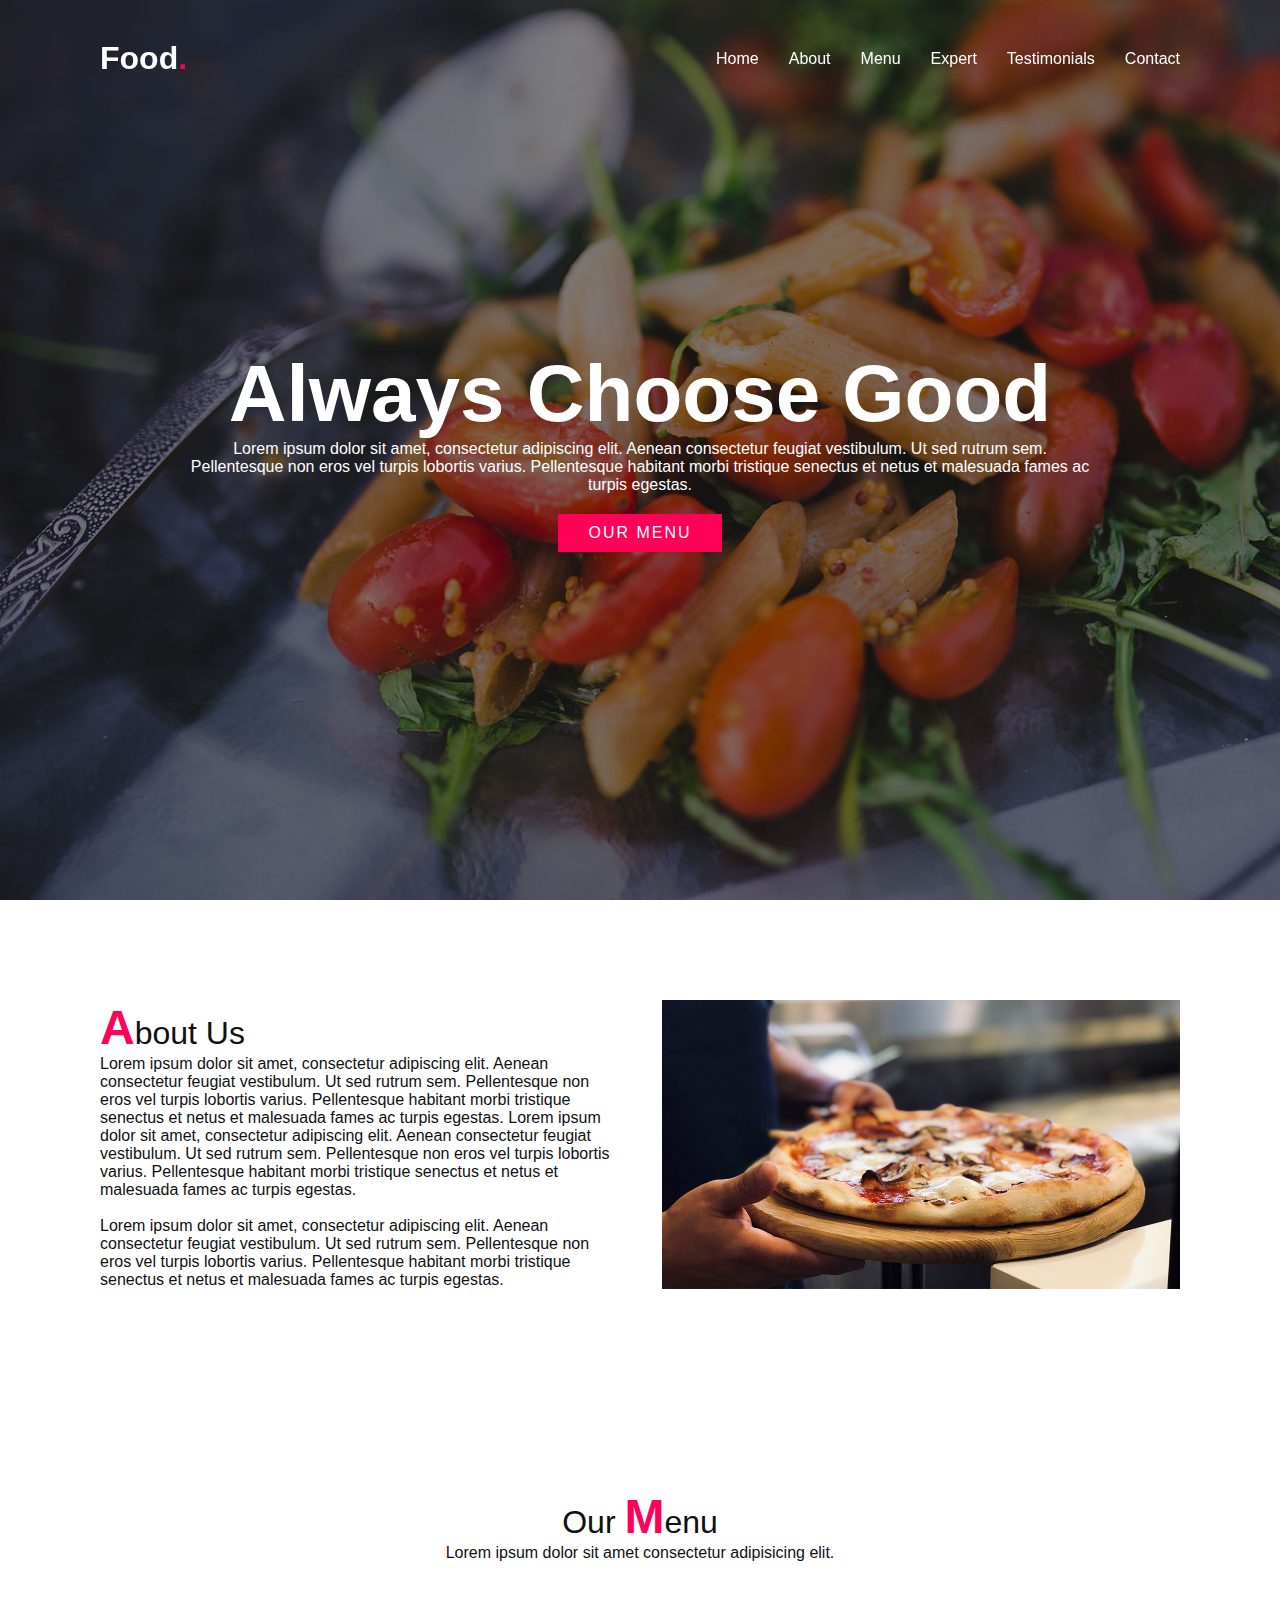
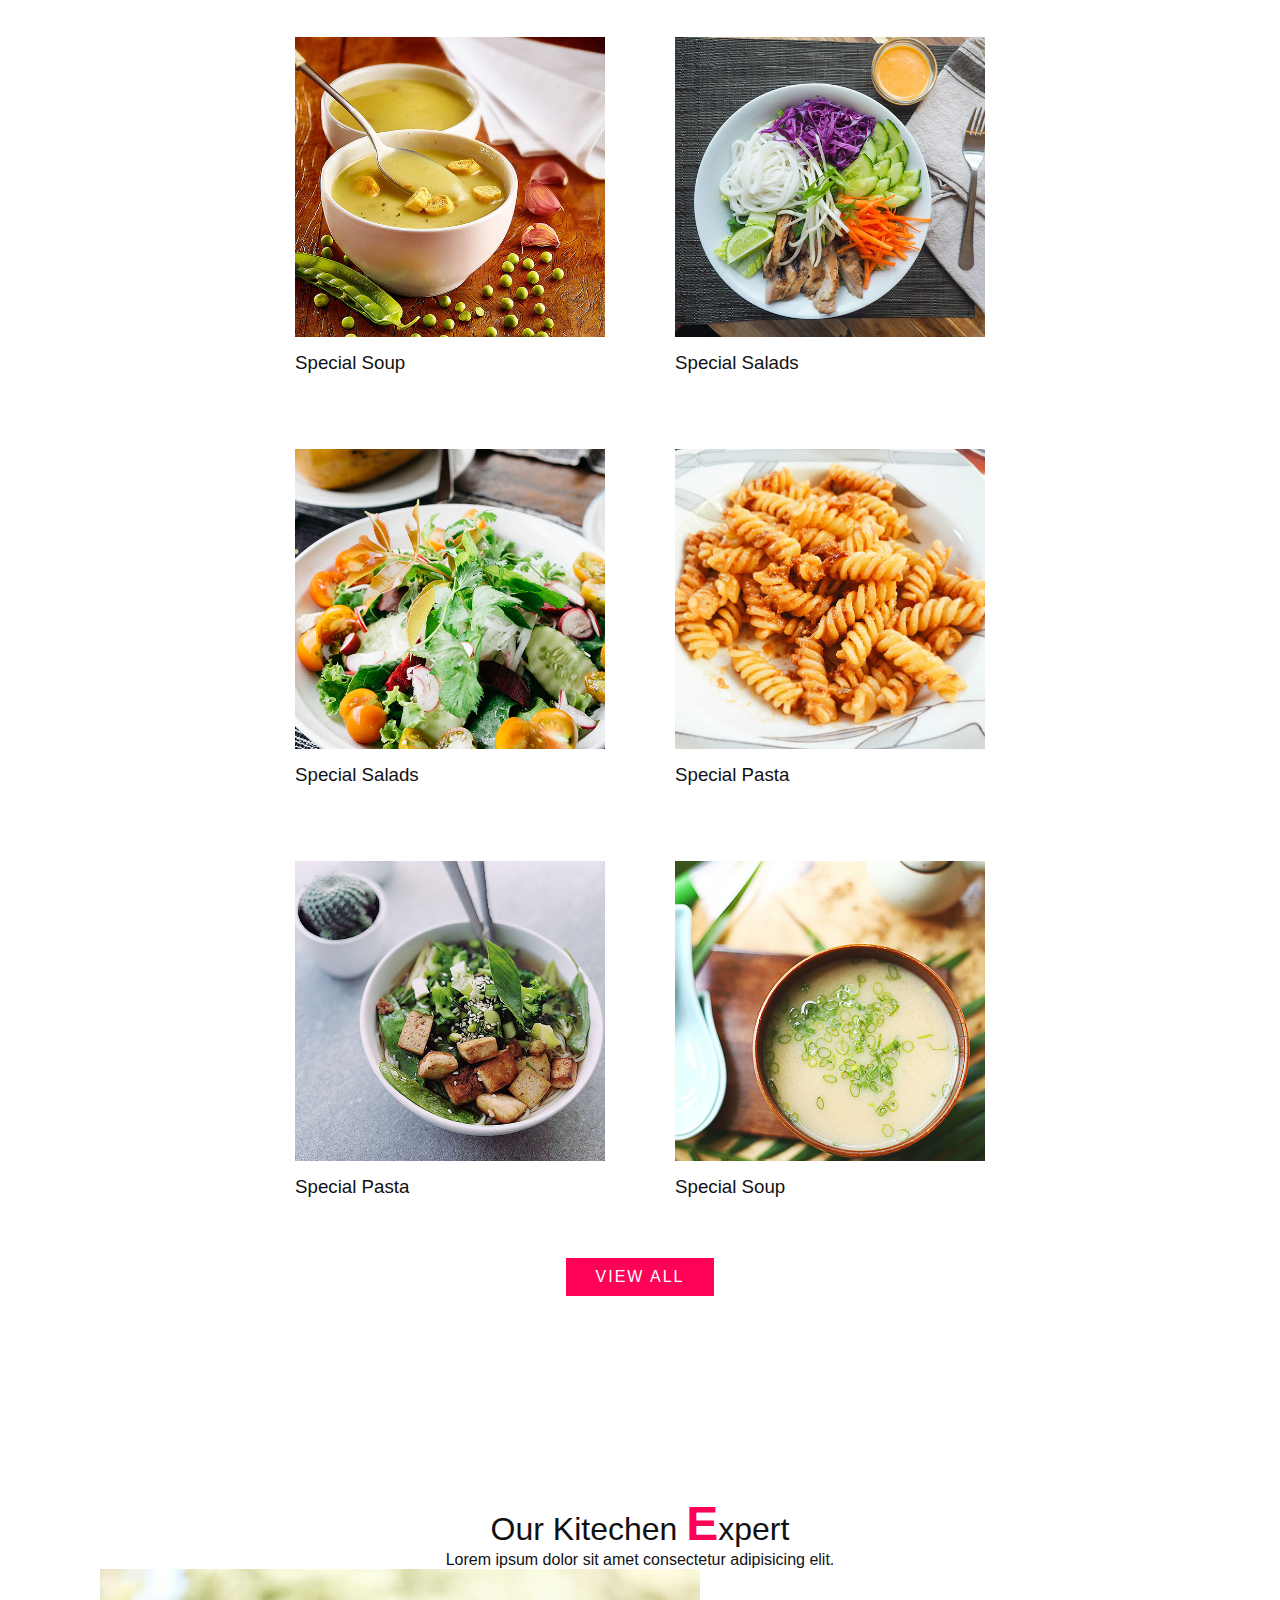
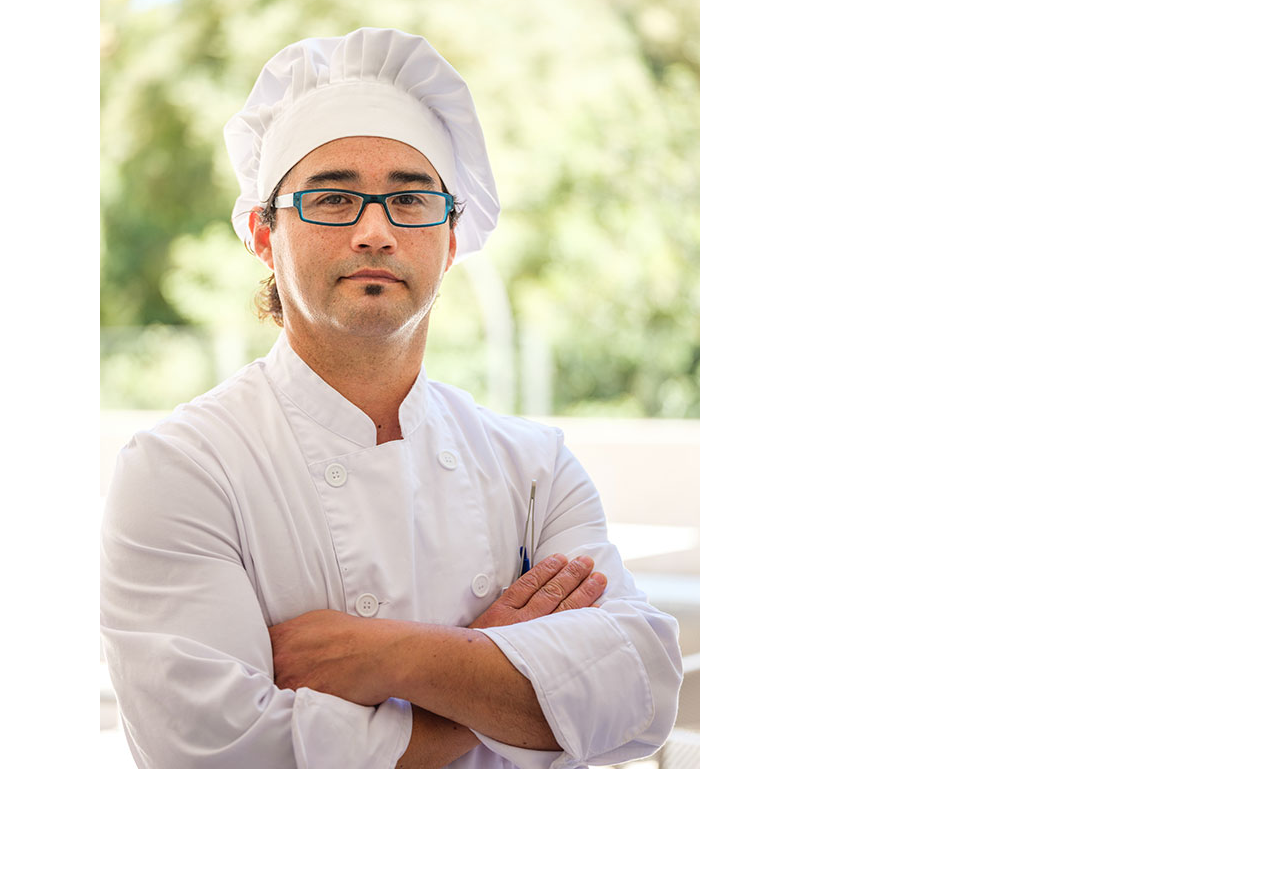
==== index.html @ 4194e57a "halfway" ====
<!DOCTYPE html>
<html lang="en">
<head>
    <meta charset="UTF-8">
    <meta name="viewport" content="width=device-width, initial-scale=1.0">
    <title>Responsive Website</title>
    <link rel="stylesheet" href="style.css">
</head>
<body>
    <header>
        <a href="#" class="logo">Food<span>.</span></a>
        <ul class="navigation">
            <li><a href="#banner">Home</a></li>
            <li><a href="#about">About</a></li>
            <li><a href="#menu">Menu</a></li>
            <li><a href="#expert">Expert</a></li>
            <li><a href="#testimonials">Testimonials</a></li>
            <li><a href="#contact">Contact</a></li>

        </ul>
    </header>
<section class="banner" id="banner">
    <div class="content">
        <h2>Always Choose Good </h2>
        <p>Lorem ipsum dolor sit amet, consectetur adipiscing elit.
         Aenean consectetur feugiat vestibulum. Ut sed rutrum sem.
         Pellentesque non eros vel turpis lobortis varius. Pellentesque
         habitant morbi tristique senectus et netus et malesuada fames ac turpis egestas.
        </p>
        <a href="#" class="btn">Our Menu</a>

    </div>
</section>
<section class="about" id="about">
<div class="row">
    <div class="col50">
        <h2 class="titleText"><span>A</span>bout Us</h2>
        <p>
            Lorem ipsum dolor sit amet, consectetur adipiscing elit.
            Aenean consectetur feugiat vestibulum. Ut sed rutrum sem.
            Pellentesque non eros vel turpis lobortis varius. Pellentesque
            habitant morbi tristique senectus et netus et malesuada fames ac turpis egestas.
            Lorem ipsum dolor sit amet, consectetur adipiscing elit.
            Aenean consectetur feugiat vestibulum. Ut sed rutrum sem.
            Pellentesque non eros vel turpis lobortis varius. Pellentesque
            habitant morbi tristique senectus et netus et malesuada fames ac turpis egestas.<br><br>
            Lorem ipsum dolor sit amet, consectetur adipiscing elit.
            Aenean consectetur feugiat vestibulum. Ut sed rutrum sem.
            Pellentesque non eros vel turpis lobortis varius. Pellentesque
            habitant morbi tristique senectus et netus et malesuada fames ac turpis egestas.
        </p>
    </div>
    <div class ="col50">
        <div class="imgBx">
            <img src='images/img1.jpg'>
        </div>
    </div>
</div>
</section>

<section class="menu" id="menu">
    <div class="title">
        <h2 class="titleText">Our <span>M</span>enu</h2>
        <p>Lorem ipsum dolor sit amet consectetur adipisicing elit.</p>
    </div>
    <div class="content">
        <div class="box">
            <div class="imgBx">
                <img src="images/menu1.jpg" alt="menu">
            </div>
            <div class="text">
                <h3>Special Salads</h3>
            </div>
        </div>
        <div class="box">
            <div class="imgBx">
                <img src="images/menu2.jpg" alt="menu">
            </div>
            <div class="text">
                <h3>Special Soup</h3>
            </div>
        </div>
        <div class="box">
            <div class="imgBx">
                <img src="images/menu3.jpg" alt="menu">
            </div>
            <div class="text">
                <h3>Special Pasta</h3>
            </div>
        </div>
         <div class="box">
            <div class="imgBx">
                <img src="images/menu4.jpg" alt="menu">
            </div>
            <div class="text">
                <h3>Special Salads</h3>
            </div>
        </div>
        <div class="box">
            <div class="imgBx">
                <img src="images/menu5.jpg" alt="menu">
            </div>
            <div class="text">
                <h3>Special Soup</h3>
            </div>
        </div>
        <div class="box">
            <div class="imgBx">
                <img src="images/menu6.jpg" alt="menu">
            </div>
            <div class="text">
                <h3>Special Pasta</h3>
            </div>
        </div>
    </div>
    <div class="title">
       <a href="" class="btn">View All</a>
    </div>
</section>

<section class="expert" id="expert">
    <div class="title">
        <h2 class="titleText">Our Kitechen <span>E</span>xpert</h2>
        <p>Lorem ipsum dolor sit amet consectetur adipisicing elit.</p>
    </div>
    <div class="content">
        <div class="box">
            <div class="imgBx">
                <img src="images/expert1.jpg" alt="Expert1">
            </div>
        </div>
    </div>
</section>
<script type="text/javascript">
window.addEventListener('scroll',function(){
    const header = document.querySelector('header');
    header.classList.toggle("sticky", window.scrollY >0);
});
</script>
    
</body>
</html>
---- style.css ----
@import url('https:?/fonts.ggogleapis.com/css?family=Poppins:200,300,400,500,600,700,800,900&display=swap');

*{  margin:0;
    padding: 0;
    box-sizing: border-box;
    font-family: 'Poppins', sans-serif;
    scroll-behavior: smooth;
}

p{
    font-weight: 300;
    color:#111;
}

.banner{
    position: relative;
    width: 100%;
    min-height: 100vh;
    display: flex;
    justify-content: center;
    align-items: center;
    background: url('images/bg.jpg');
    background-size: cover;
}
.banner .content{
    max-width: 900px;
    text-align: center;
}

.banner .content h2{
    font-size: 5em;
    color: #fff;
}
.banner .content p{
    font-size: 1em;
    color: #fff;
}

.btn{
    font-size: 1em;
    color: #fff;
    background: #ff0157;
    display:inline-block;
    padding:10px 30px;
    margin-top: 20px;
    text-transform: uppercase;
    text-decoration: none;
    letter-spacing: 2px;
    transition: 0.5s;
}

.btn:hover{
    letter-spacing: 6px;
}

header{
    position: fixed;
    top:0;
    left: 0;
    width: 100%;
    padding: 40px 100px;
    z-index: 5;
    display: flex;
    justify-content: space-between;
    align-items: center;
    transition: 0.5s;

}

header.sticky{
    background: #fff;
    padding: 10px 100px;
    box-shadow: 0 5px 20px rgba(0,0,0,0,05);
}

header .logo{
    color: #fff;
    font-weight: 700;
    font-size: 2em;
    text-decoration: none;
}
header.sticky .logo{
    color:#111;
}
header .logo span{
    color:#ff0157;
}

header .navigation{
    position: relative;
    display: flex;    
}

header .navigation li{
    list-style: none;
    margin-left: 30px;
}

header .navigation li a{
    text-decoration: none ;
    color:#fff;
    font-weight: 300 ;

}

header.sticky .navigation li a{
color:#111;
}

header.sticky .navigation li a:hover{
    color:#ff0157;
}

section{
   padding:100px; 
}

.row{
    position: relative;
    width:100%;
    display:flex;
    justify-content: space-between;
}

.row .col50{
    position: relative; 
    width:48%;
}
.titleText{
    color:#111;
    font-size: 2em;
    font-weight: 300;
}

.titleText span{
    color:#ff0157;
    font-size: 1.5em;
    font-weight: 700;
}

.row .col50 .imgBx{
    position: relative;
    width:100%;
    height:100%;
}

.row .col50 .imgBx img{
    position: absolute;
    top:0;
    left:0;
    width: 100%;
    height:  100%;  
    object-fit: cover;
}

.title{
    width: 100%;
    display:flex;
    justify-content: center;
    align-items: center;
    flex-direction: column;

}

.menu .content{
    display:flex;
    justify-content: center;
    flex-wrap: wrap;
    flex-direction: row-reverse;
    margin-top: 40px;

}


.menu .content .box
{
    margin: 20px;
    width: 340px;
    border: 15px solid #fff;
    box-shadow: 0 5px 35px rgba(0,0,0,0,0.08);


}

.menu .content .box .imgBx
{
    position: relative;
    width:100%;
    height: 300px;
}

.menu .content .box .imgBx img{
 position: absolute;
 top: 0;
 left: 0;
 width: 100%;
 height: 100%;
 object-fit: cover;   
}

.menu .content .box .text{
    padding: 15px 0 5px;
}

.menu .content .box .text h3{
    font-weight: 400;
    color: #111;
}
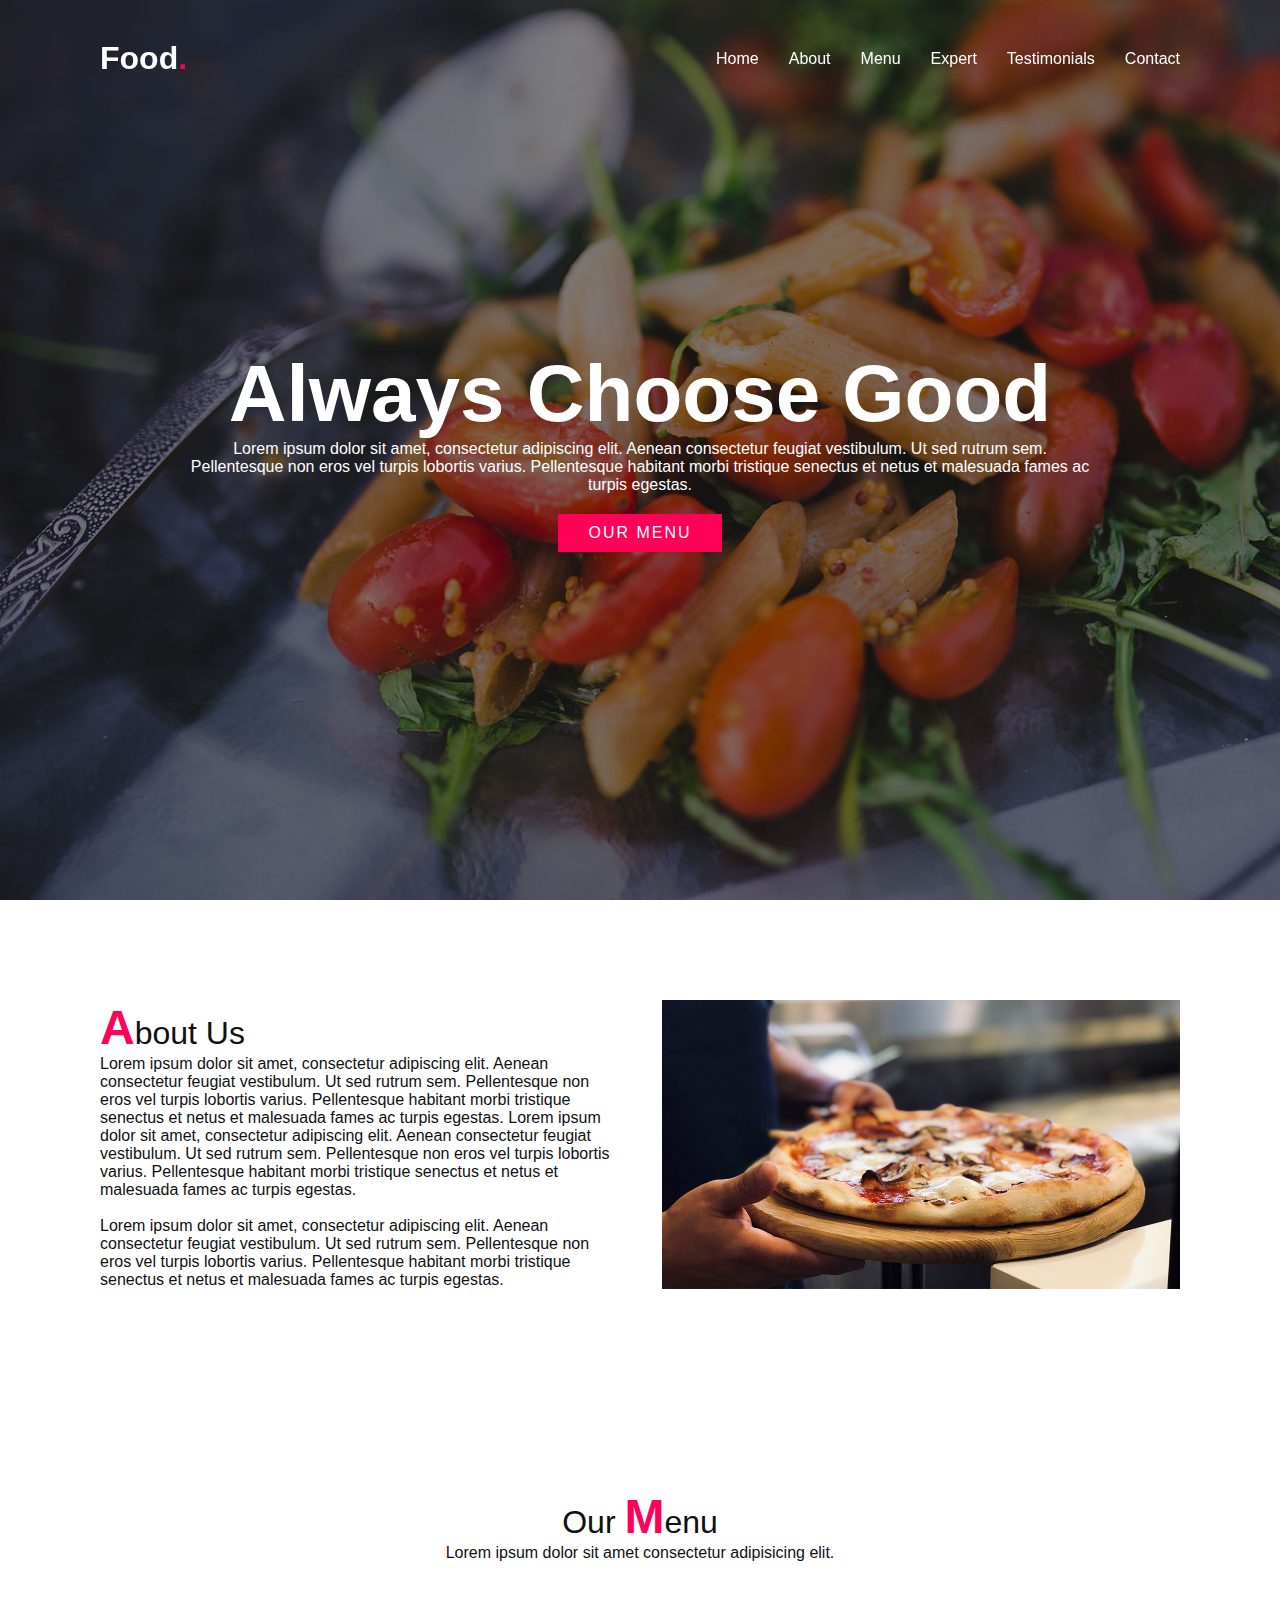
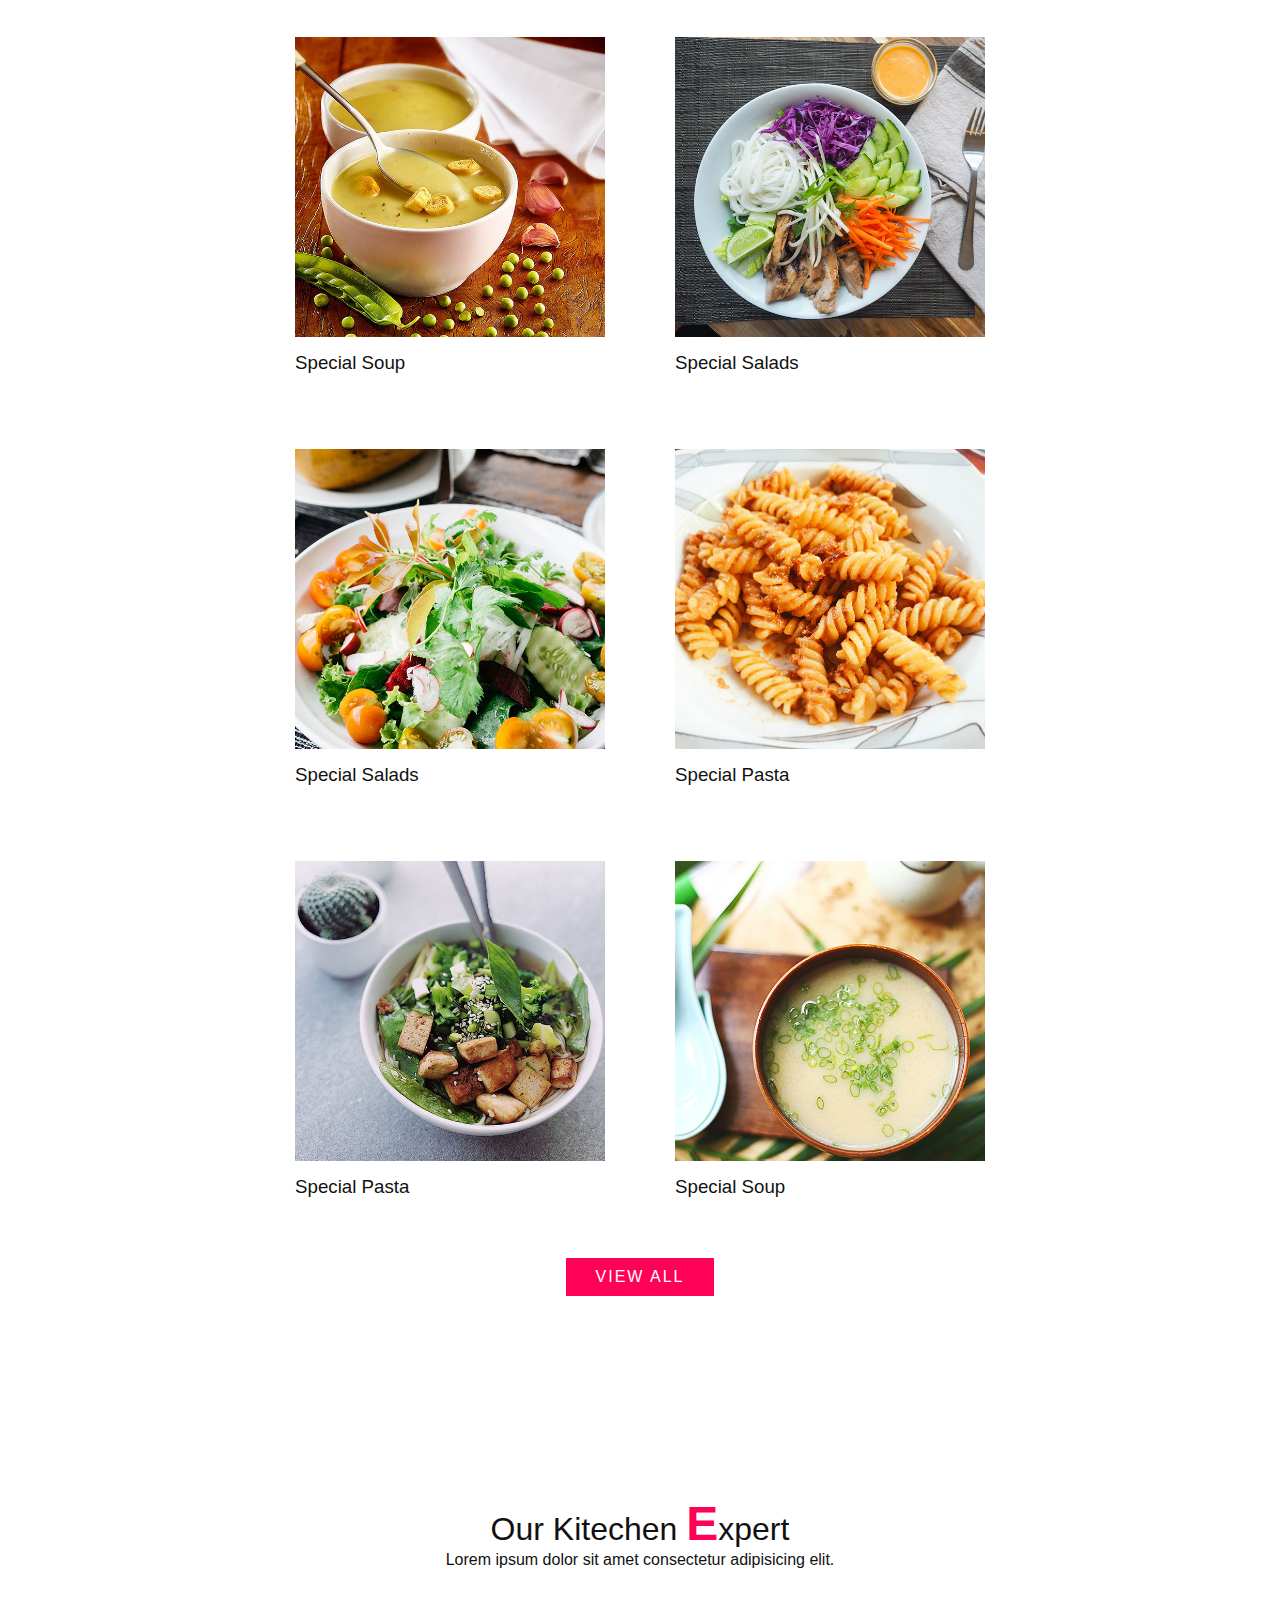
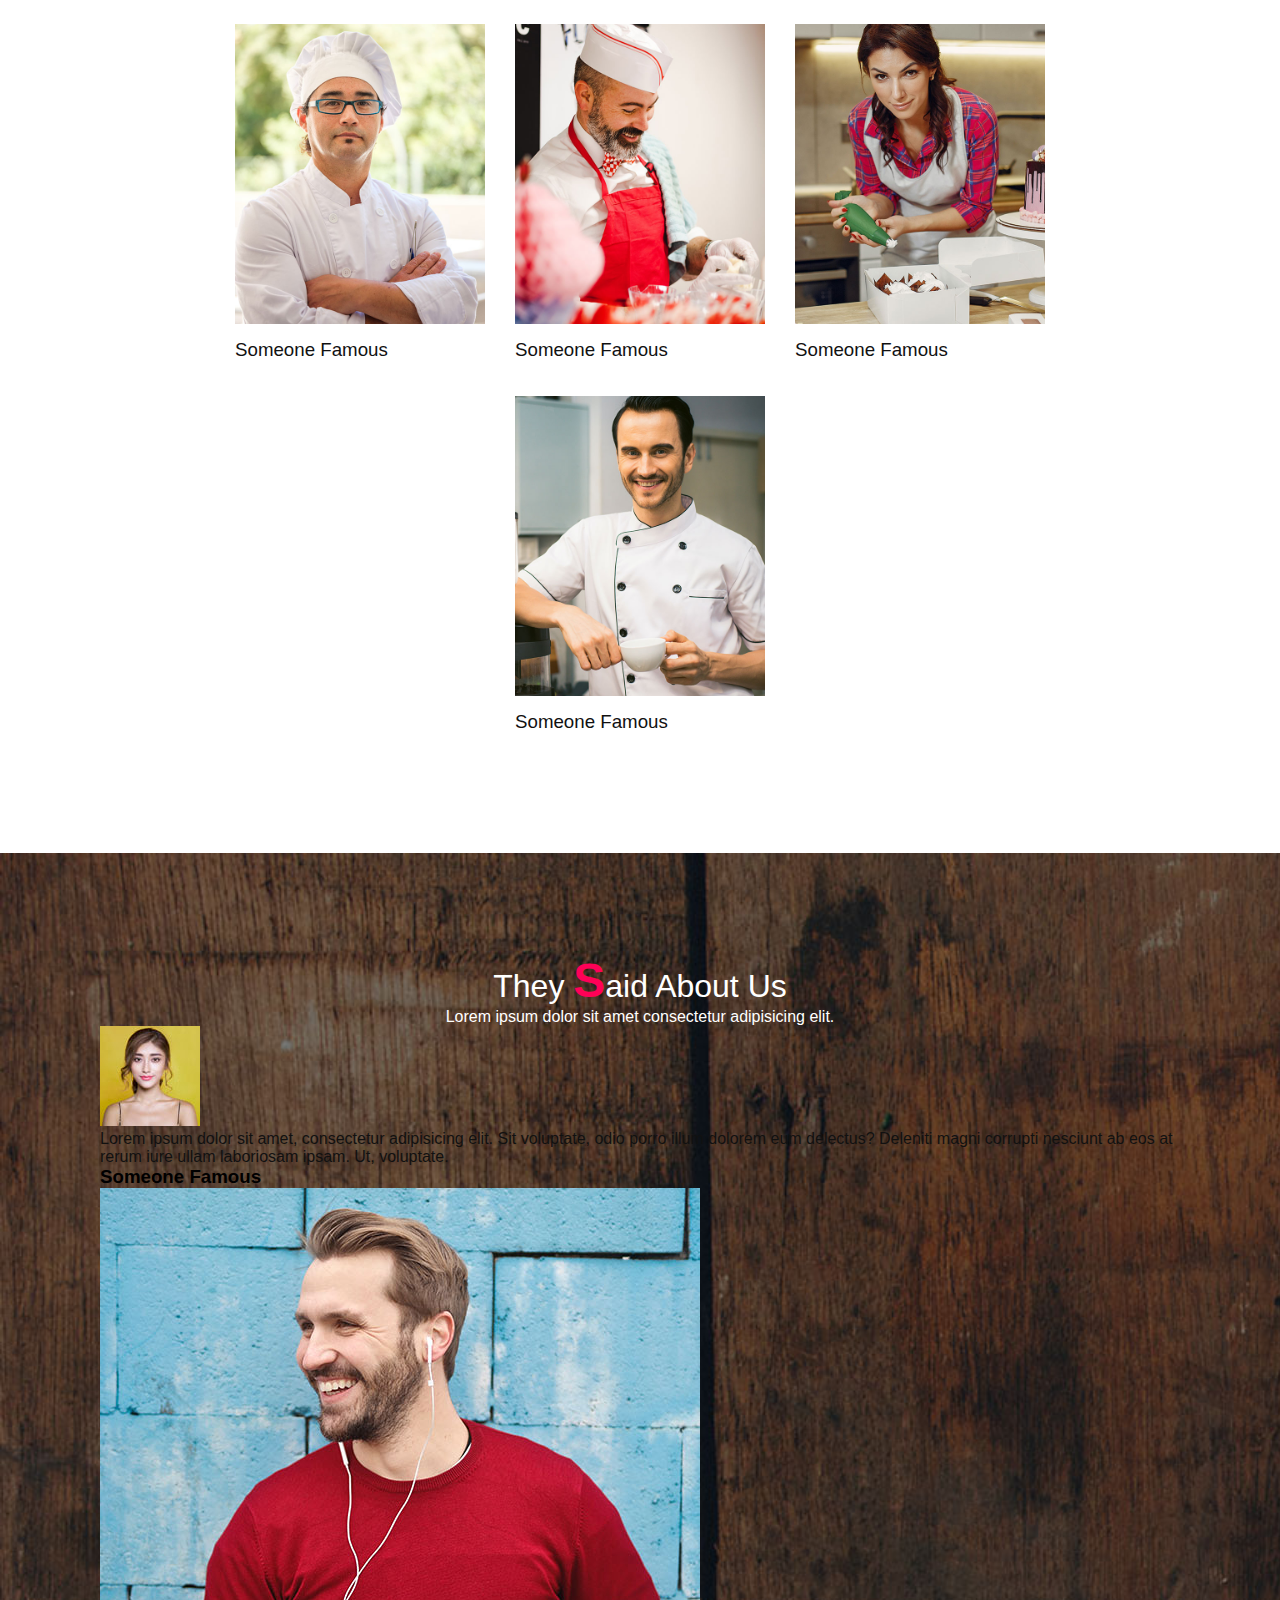
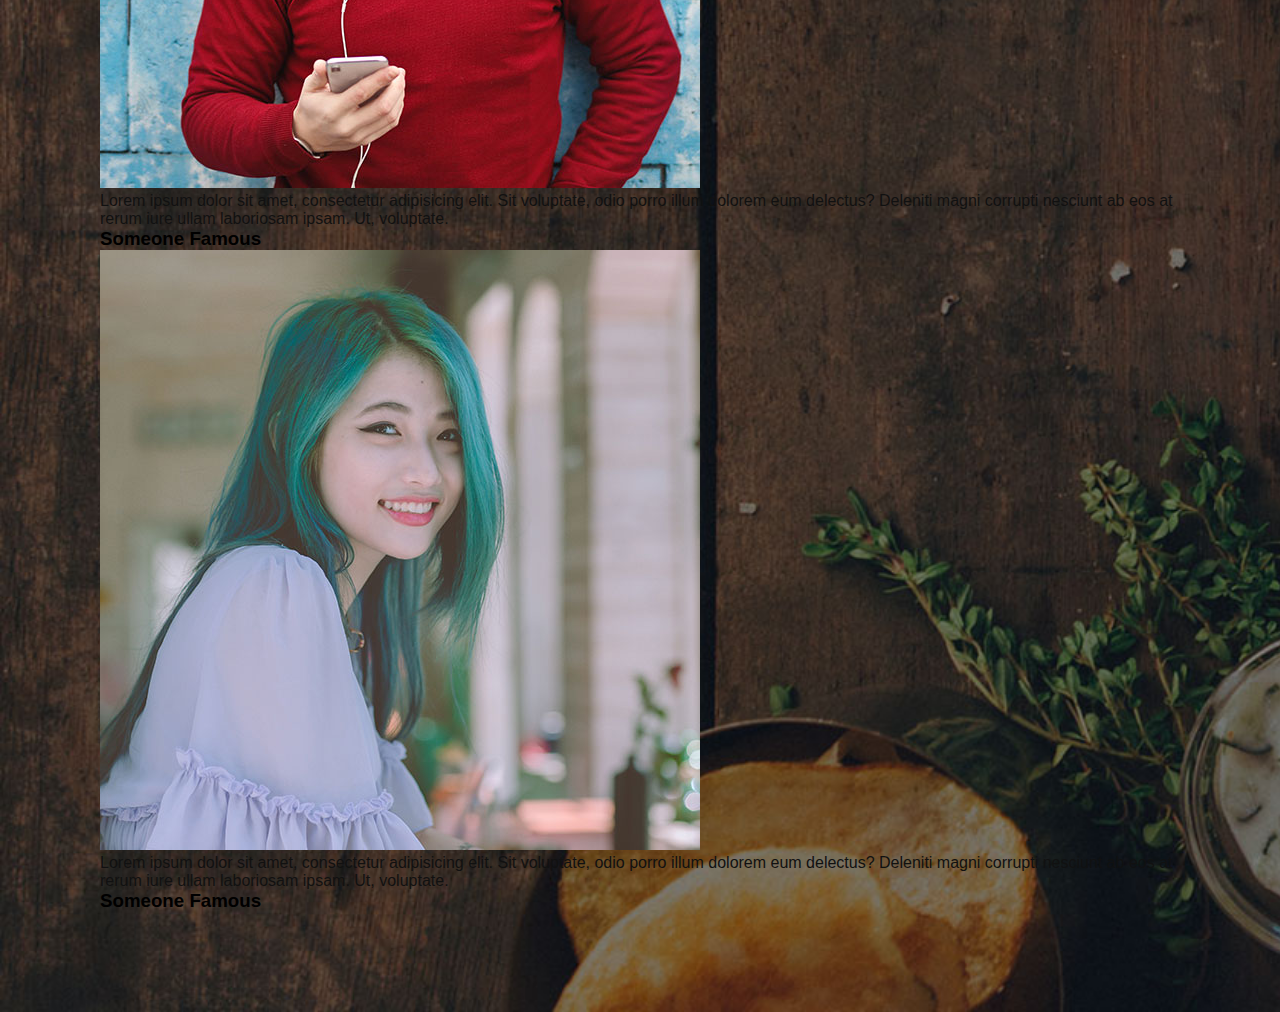
==== commit 64bb9913: "new" ====
--- a/index.html
+++ b/index.html
@@ -128,9 +128,94 @@
             <div class="imgBx">
                 <img src="images/expert1.jpg" alt="Expert1">
             </div>
-        </div>
-    </div>
-</section>
+            <div class="text">
+                <h3>Someone Famous</h3>
+            </div>
+        </div>
+        
+        <div class="box">
+            <div class="imgBx">
+                <img src="images/expert2.jpg" alt="Expert2">
+            </div>
+            <div class="text">
+                <h3>Someone Famous</h3>
+            </div>
+        </div>
+        <div class="box">
+            <div class="imgBx">
+                <img src="images/expert3.jpg" alt="Expert3">
+            </div>
+            <div class="text">
+                <h3>Someone Famous</h3>
+            </div>
+        </div>
+        <div class="box">
+            <div class="imgBx">
+                <img src="images/expert4.jpg" alt="Expert4">
+            </div>
+            <div class="text">
+                <h3>Someone Famous</h3>
+            </div>
+        </div>
+    </div>
+</section>
+
+
+<section class="testimonials" id="testimonials">
+    <div class="title white">
+        <h2 class="titleText">They <span>S</span>aid About Us</h2>
+        <p>Lorem ipsum dolor sit amet consectetur adipisicing elit.</p>
+    </div>
+    <div class="content">
+        <div class="box">
+           <div class="imgBx">
+               <img src="images/testi1.jpg" alt="testimonial1">
+           </div> 
+           <div class="text">
+               <p>
+                Lorem ipsum dolor sit amet, consectetur adipisicing elit.
+                Sit voluptate, odio porro illum dolorem eum delectus? 
+                Deleniti magni corrupti nesciunt ab eos at rerum iure 
+                ullam laboriosam ipsam. Ut, voluptate.
+               </p>
+               <h3>Someone Famous</h3>
+           </div>
+        </div>
+        <div class="box">
+            <div class="imgBx">
+                <img src="images/testi2.jpg" alt="testimonial2">
+            </div> 
+            <div class="text">
+                <p>
+                 Lorem ipsum dolor sit amet, consectetur adipisicing elit.
+                 Sit voluptate, odio porro illum dolorem eum delectus? 
+                 Deleniti magni corrupti nesciunt ab eos at rerum iure 
+                 ullam laboriosam ipsam. Ut, voluptate.
+                </p>
+                <h3>Someone Famous</h3>
+            </div>
+         </div>
+         <div class="box">
+            <div class="imgBx">
+                <img src="images/testi3.jpg" alt="testimonial3">
+            </div> 
+            <div class="text">
+                <p>
+                 Lorem ipsum dolor sit amet, consectetur adipisicing elit.
+                 Sit voluptate, odio porro illum dolorem eum delectus? 
+                 Deleniti magni corrupti nesciunt ab eos at rerum iure 
+                 ullam laboriosam ipsam. Ut, voluptate.
+                </p>
+                <h3>Someone Famous</h3>
+            </div>
+         </div>
+    </div>
+</section>
+
+
+
+
+
 <script type="text/javascript">
 window.addEventListener('scroll',function(){
     const header = document.querySelector('header');
--- a/style.css
+++ b/style.css
@@ -207,3 +207,80 @@
     color: #111;
 }
 
+
+.expert .content 
+{
+    display: flex;
+    justify-content: center;
+    flex-wrap: wrap;
+    flex-direction: row;
+    margin-top: 40px;
+}
+
+.expert .content .box
+{
+    width: 250px;
+    margin: 15px;
+}
+
+.expert .content .box .imgBx
+{
+    position: relative;
+    width: 100%;
+    height: 300px;
+
+}
+.expert .content .box .imgBx img
+{
+    position: absolute;
+    top: 0;
+    left: 0;
+    width: 100%;
+    height: 100%;
+    object-fit: cover;   
+}
+   
+.expert .content .box .text
+{
+    padding: 15px 0 5px;
+
+}
+
+.expert .content .box .text h3
+{
+    font-weight: 400;
+    color:#111;
+}
+
+.testimonials
+{
+    background: url("images/bg2.jpg");
+    background-size: cover;
+}
+
+.white .titleText,
+.white p
+{
+  color:#fff;  
+}
+
+testimonials .content
+{
+    display: flex;
+    justify-content: center;
+    flex-wrap: wrap;
+    flex-direction: row;
+    margin-top: 40px;
+}
+
+testimonials .content .box
+{
+    margin:340px;
+    margin:20px;
+    padding: 40px;
+    background: #fff;
+    display: flex;
+    justify-content: center;
+    align-items: center;
+    flex-direction: column;
+}
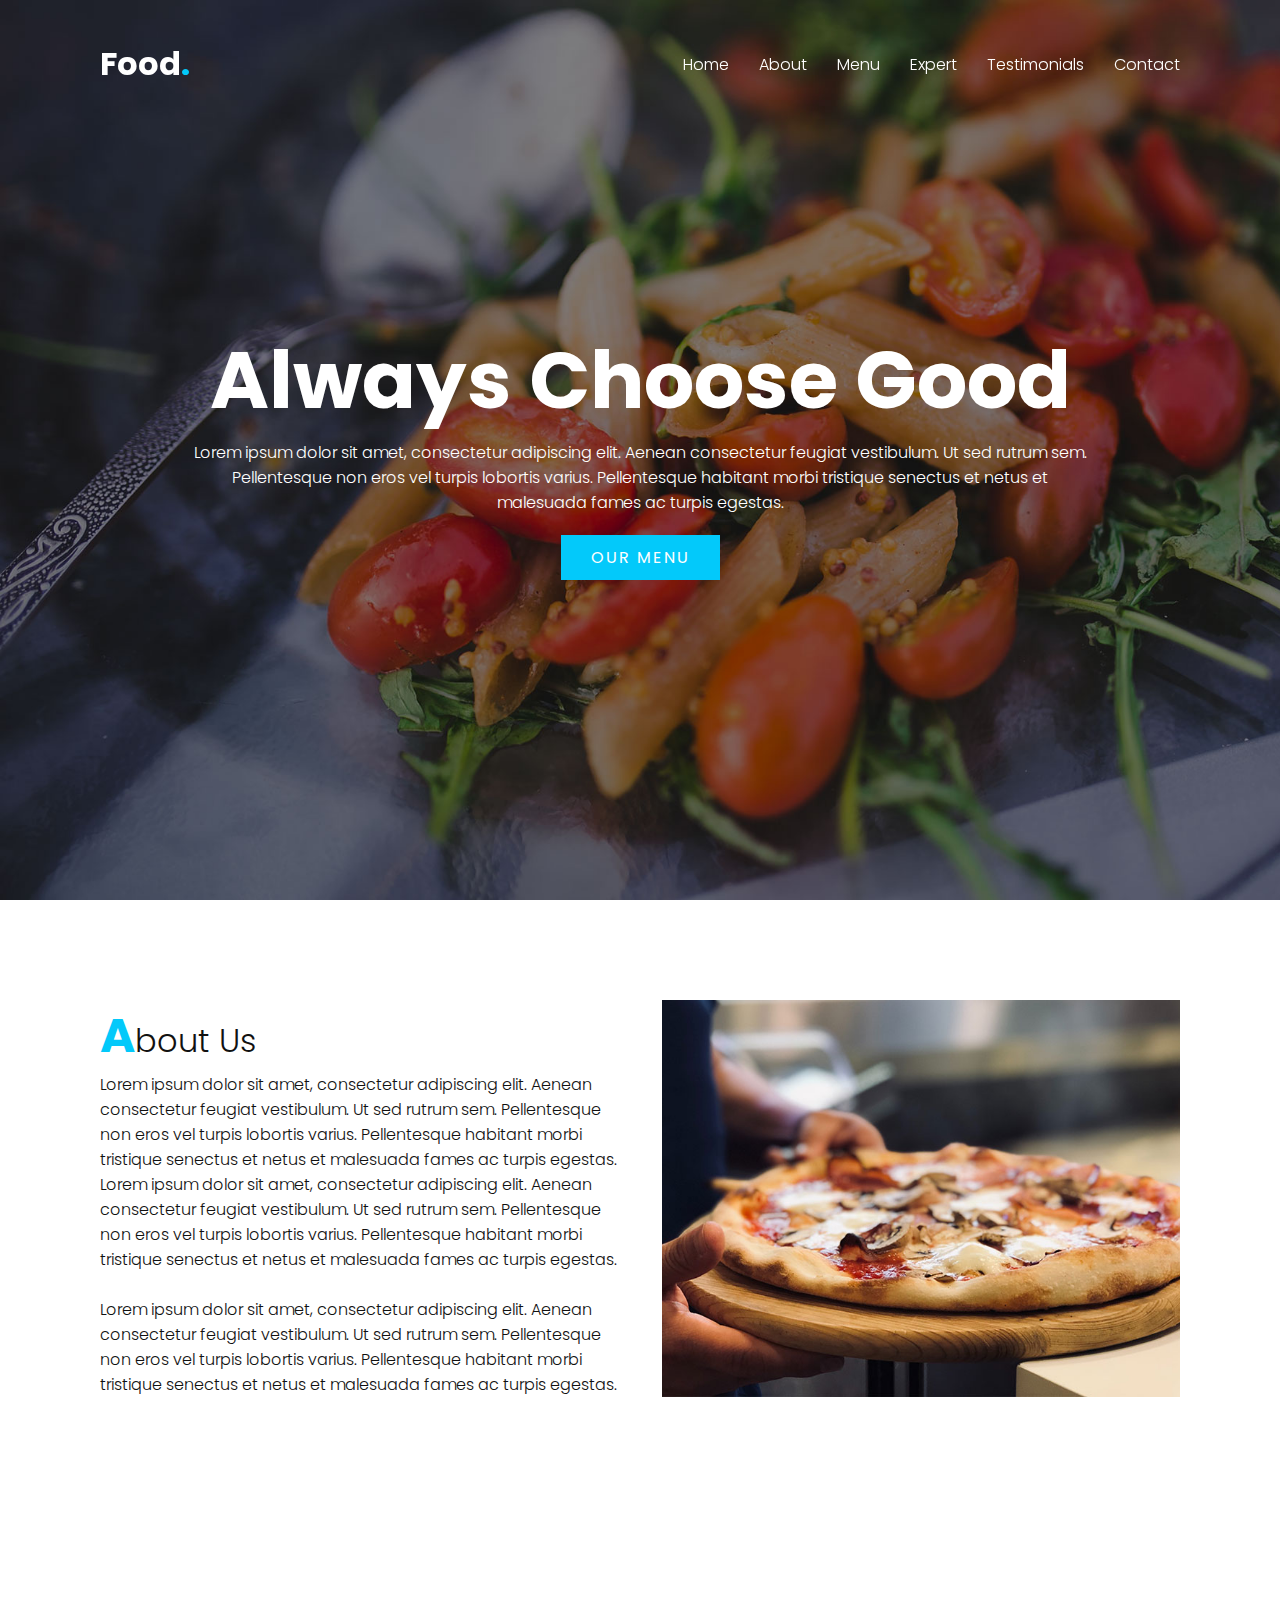
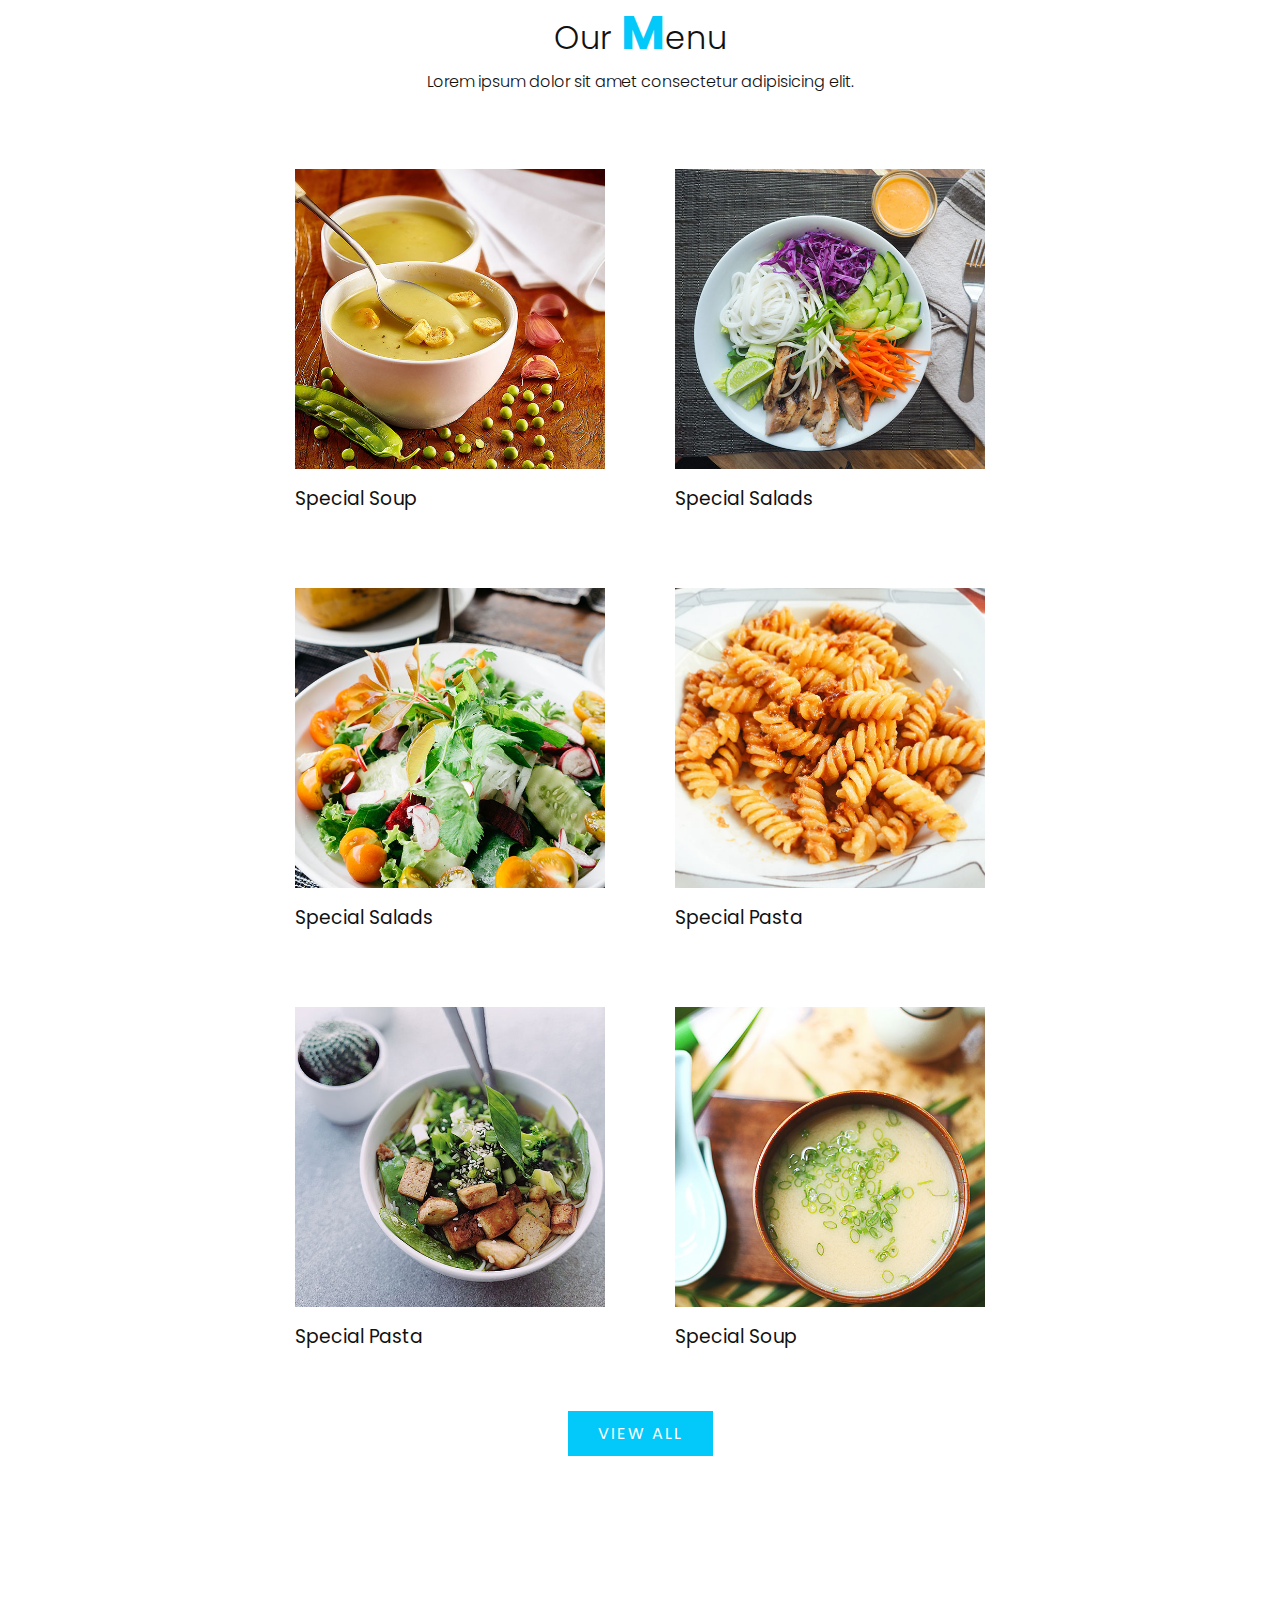
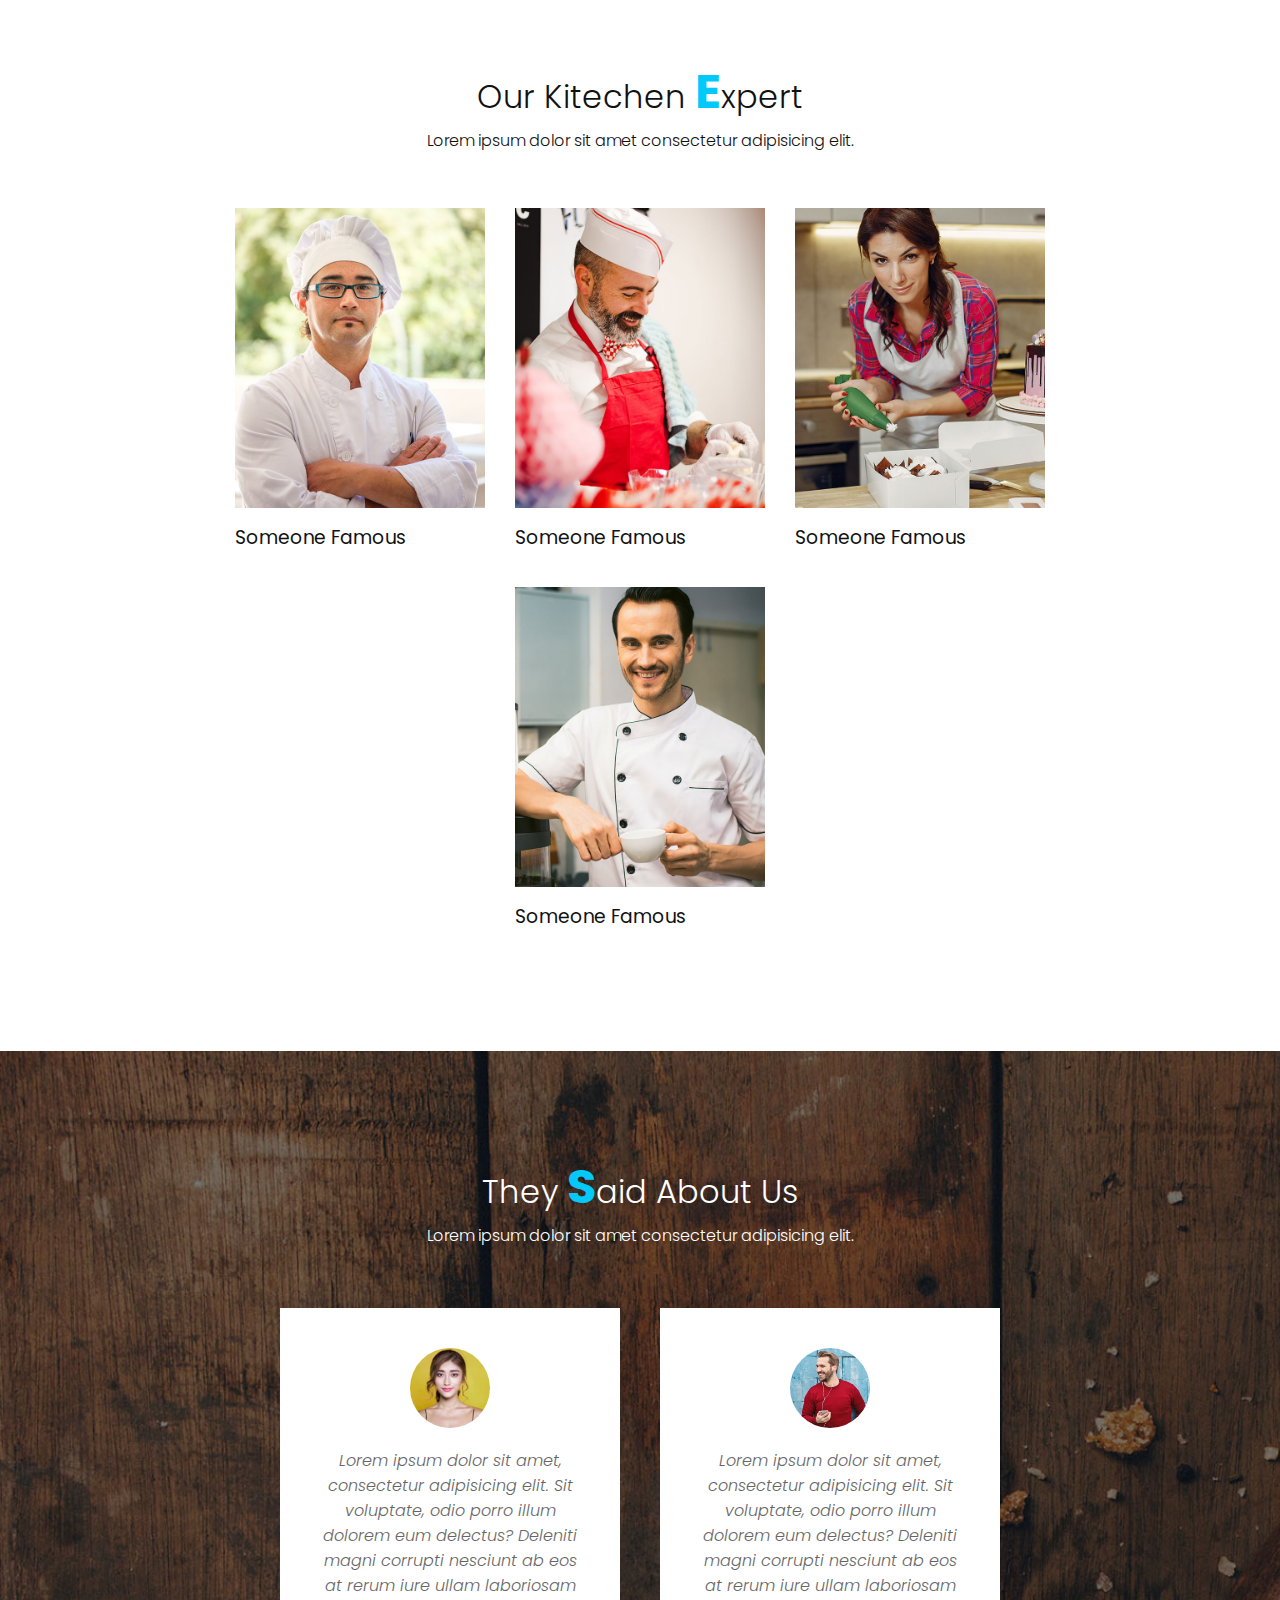
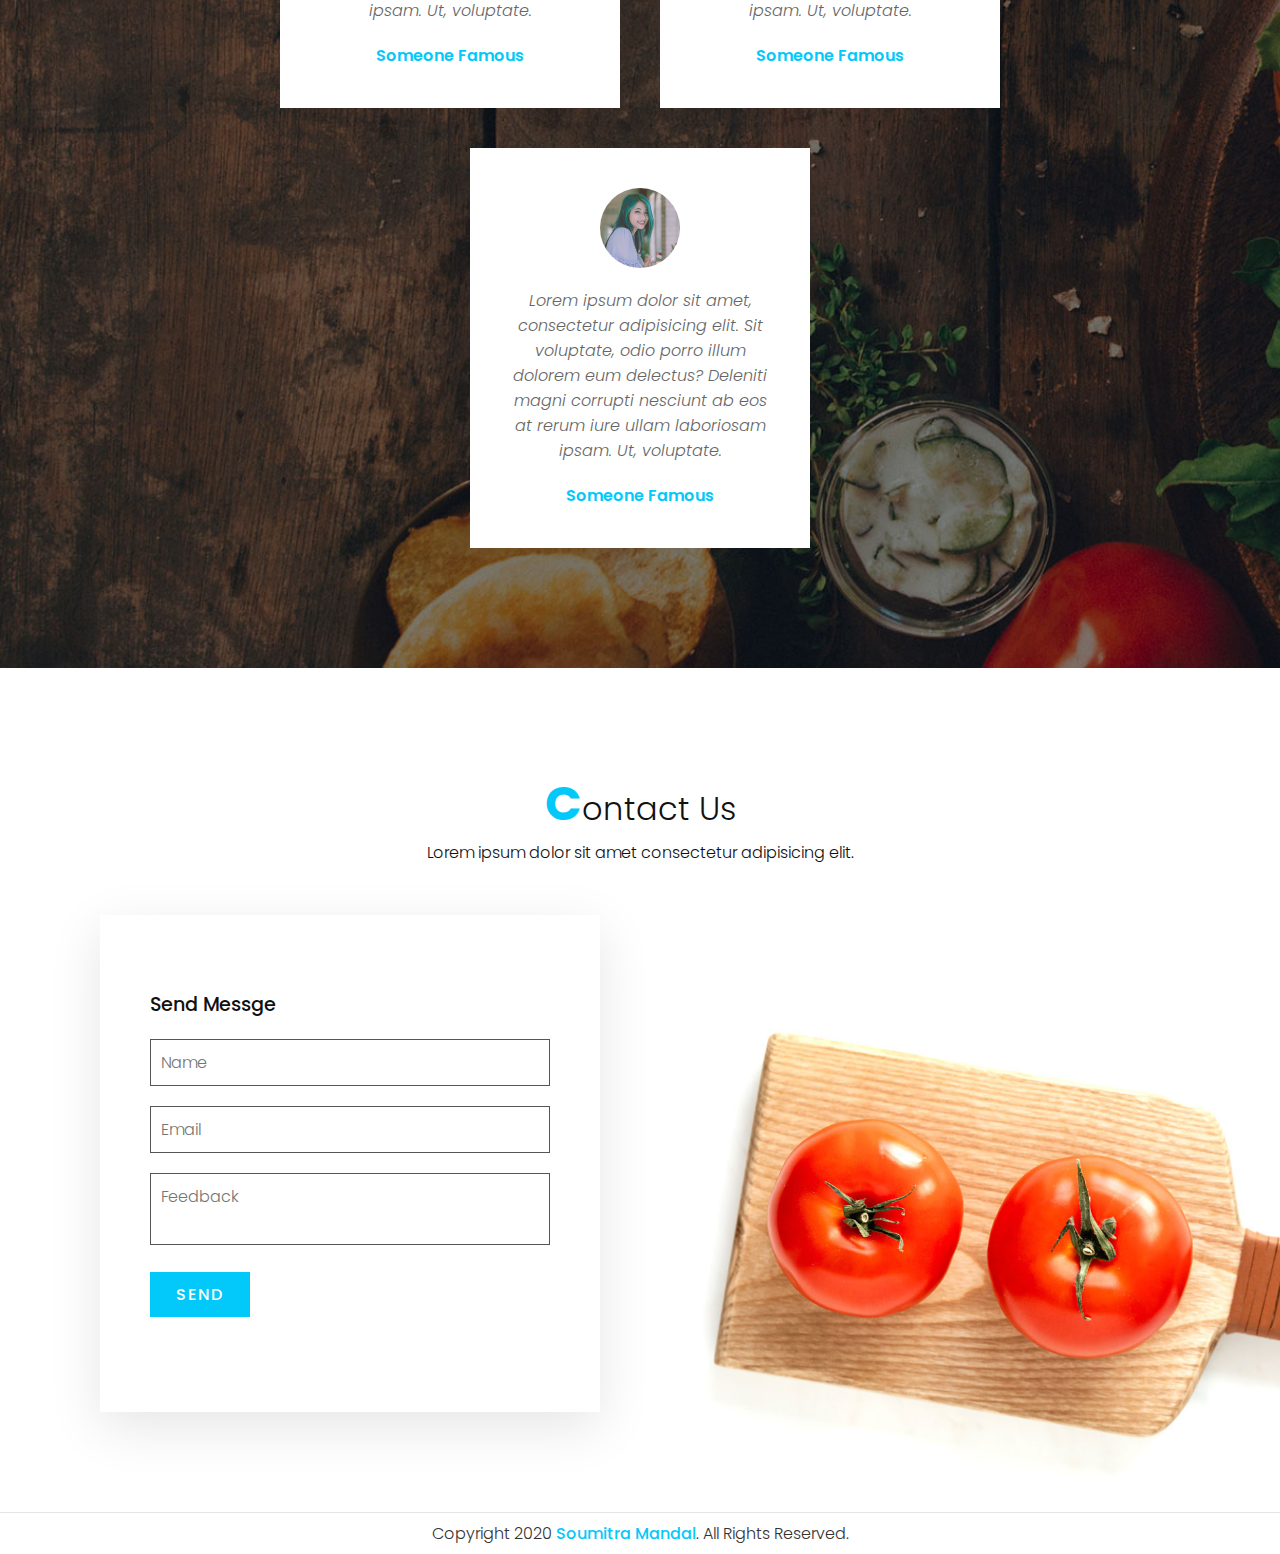
==== commit 7e3a0e7e: "DONE" ====
--- a/index.html
+++ b/index.html
@@ -9,13 +9,14 @@
 <body>
     <header>
         <a href="#" class="logo">Food<span>.</span></a>
+        <div class="menuToggle" onclick="toggleMenu()"></div>
         <ul class="navigation">
-            <li><a href="#banner">Home</a></li>
-            <li><a href="#about">About</a></li>
-            <li><a href="#menu">Menu</a></li>
-            <li><a href="#expert">Expert</a></li>
-            <li><a href="#testimonials">Testimonials</a></li>
-            <li><a href="#contact">Contact</a></li>
+            <li><a href="#banner" onclick="toggleMenu()">Home</a></li>
+            <li><a href="#about" onclick="toggleMenu()">About</a></li>
+            <li><a href="#menu" onclick="toggleMenu()">Menu</a></li>
+            <li><a href="#expert" onclick="toggleMenu()">Expert</a></li>
+            <li><a href="#testimonials" onclick="toggleMenu()">Testimonials</a></li>
+            <li><a href="#contact" onclick="toggleMenu()">Contact</a></li>
 
         </ul>
     </header>
@@ -212,7 +213,31 @@
     </div>
 </section>
 
-
+<section class="contact" id="contact">
+    <div class="title">
+        <h2 class="titleText"><span>C</span>ontact Us</h2>
+        <p>Lorem ipsum dolor sit amet consectetur adipisicing elit.</p>
+    </div>
+    <div class="contactForm">
+        <h3>Send Messge</h3>
+        <div class="inputBox">
+            <input type="text" placeholder="Name">
+        </div>
+        <div class="inputBox">
+            <input type="text" placeholder="Email">
+        </div>
+        <div class="inputBox">
+            <textarea type="text" placeholder="Feedback"></textarea>
+        </div>
+        <div class="inputBox">
+            <input type="submit" name="" id="" value="Send">
+        </div>
+    </div>
+</section>
+
+<div class="copyrightText">
+    <p>Copyright 2020 <a href="#">Soumitra Mandal</a>. All Rights Reserved.</p>
+</div>
 
 
 
@@ -221,6 +246,14 @@
     const header = document.querySelector('header');
     header.classList.toggle("sticky", window.scrollY >0);
 });
+
+function toggleMenu(){
+    const menuToggle = document.querySelector('.menuToggle');
+    const navigation = document.querySelector('.navigation');
+    menuToggle.classList.toggle('active');
+    navigation.classList.toggle('active');
+
+}
 </script>
     
 </body>
--- a/style.css
+++ b/style.css
@@ -1,4 +1,4 @@
-@import url('https:?/fonts.ggogleapis.com/css?family=Poppins:200,300,400,500,600,700,800,900&display=swap');
+@import url('https://fonts.googleapis.com/css?family=Poppins:200,300,400,500,600,700,800,900&display=swap');
 
 *{  margin:0;
     padding: 0;
@@ -39,7 +39,7 @@
 .btn{
     font-size: 1em;
     color: #fff;
-    background: #ff0157;
+    background: #03c9fa;
     display:inline-block;
     padding:10px 30px;
     margin-top: 20px;
@@ -83,7 +83,7 @@
     color:#111;
 }
 header .logo span{
-    color:#ff0157;
+    color:#03c9fa;
 }
 
 header .navigation{
@@ -108,7 +108,7 @@
 }
 
 header.sticky .navigation li a:hover{
-    color:#ff0157;
+    color:#03c9fa;
 }
 
 section{
@@ -133,7 +133,7 @@
 }
 
 .titleText span{
-    color:#ff0157;
+    color:#03c9fa;
     font-size: 1.5em;
     font-weight: 700;
 }
@@ -264,7 +264,7 @@
   color:#fff;  
 }
 
-testimonials .content
+.testimonials .content
 {
     display: flex;
     justify-content: center;
@@ -273,9 +273,9 @@
     margin-top: 40px;
 }
 
-testimonials .content .box
-{
-    margin:340px;
+.testimonials .content .box
+{
+    width:340px;
     margin:20px;
     padding: 40px;
     background: #fff;
@@ -284,3 +284,257 @@
     align-items: center;
     flex-direction: column;
 }
+
+.testimonials .content .box .imgBx
+{
+    position: relative;
+    width: 80px;
+    height: 80px;
+    margin-bottom: 20px;
+    border-radius: 50%;
+    overflow: hidden;
+}
+
+.testimonials .content .box .imgBx img
+{
+    position: absolute;
+    top: 0;
+    left: 0;
+    width: 100%;
+    height: 100%;
+    object-fit: cover;   
+}
+
+.testimonials .content .box .text
+{
+    text-align: center;
+}
+
+.testimonials .content .box .text p
+{
+    color: #666;
+    font-style: italic;
+}
+
+.testimonials .content .box .text h3
+{
+    margin-top: 20px;
+    color: #111;
+    font-size: 1em;
+    color: #03c9fa;
+    font-weight: 600 ;
+}
+
+.contact
+{
+    background:url('images/bg3.jpg');
+    background-size :cover;
+}
+
+.contactForm
+{
+    padding: 75px 50px;
+    background: #fff;
+    box-shadow: 0 15px 50px rgba(0,0,0,0.1);
+    max-width: 500px;
+    margin-top: 50px;
+}
+
+.contactForm h3
+{
+    color:#111;
+    font-size:1.2em;
+    margin-bottom: 20px;
+    font-weight: 500;
+}
+
+.contactForm .inputBox
+{
+    position: relative;
+    width: 100%;
+    margin-bottom:20px;
+}
+.contactForm .inputBox input,
+.contactForm .inputBox textarea
+{
+    width:100%;
+    border:1px solid #555;
+    padding:10px;
+    color:#111;
+    outline: none;
+    font-size:16px;
+    font-weight:300;
+    resize: none;
+}
+
+.contactForm .inputBox input[type='submit']
+{
+    font-size: 1em;
+    color: #fff;
+    background: #03c9fa;
+    display: inline-block;
+    text-transform: uppercase;
+    text-decoration:none;
+    letter-spacing: 2px;
+    transition: 0.5s;
+    max-width: 100px;
+    font-weight: 500;
+    border:none;
+    cursor: pointer;
+
+}
+
+.copyrightText
+{
+    padding: 8px 40px;
+    border-top: 1px solid rgba(0,0,0,0.1);
+    text-align:center;
+}
+
+.copyrightText p
+{
+color: #333;
+}
+
+.copyrightText a
+{
+    color:#03c9fa;
+    font-weight: 500;
+    text-decoration:none;
+}
+
+@media(max-width:991px){
+
+    header,
+    header.sticky
+    {
+        padding:10px 20px;
+    }
+
+    header .navigation
+    {
+        display:none;
+    }
+    header .navigation.active
+    {
+        width:100%;
+        height:calc(100%-68px);
+        position: fixed;
+        top:68px;
+        left:0;
+        display:flex;
+        flex-direction:column;
+        justify-content:center;
+        align-items:center;
+        background:#fff;
+    }
+    header .navigation li
+    {
+        margin-left: 0;
+    }
+
+    header .navigation li a
+    {
+        color:#111;
+        font-size:1.6em;
+    }
+    .menuToggle
+    {
+        position: relative;
+        width: 40px;
+        height:40px;
+        background: url("images/menu.png");
+        background-size: 30px;
+        background-repeat: no-repeat;
+        background-position: center;
+        cursor:pointer;
+
+    }
+    .menuToggle.active
+    {
+        background: url("images/close.png");
+        background-size: 25px;
+        background-repeat: no-repeat;
+        background-position: center;
+    }
+    header.sticky .menuToggle
+    {
+        filter: invert(1) ;
+    }
+
+    section{
+        padding:20px;
+
+    }
+
+    .banner .content h2
+    {
+        font-size:3em;
+        color:#fff;
+    }
+    .row
+    {
+        flex-direction: column;
+    }
+
+    .row .col50
+    {
+        position: relative;
+        width:100%;
+    }
+
+    .row .col50 .imgBx
+    {
+        height:300px;
+        margin-top:20px;
+    }
+
+    .menu .content
+    {
+        margin-top:20px;
+
+    }
+    .menu .content .box
+    {
+        margin:10px;
+
+    }
+    .menu .content .box .imgBx
+    {
+        height:260px;
+    }
+
+    .title
+    {
+        text-align: center;
+    }
+
+    .titletext
+    {
+        font-size:1.8em;
+        line-height:1.5em;
+        margin-bottom: 15px;
+        font-weight:300;
+    }
+    .testimonials .content .box
+    {
+        margin:10px;
+        padding: 20px;
+    }
+
+    .contactForm
+    {   
+        padding: 35px 40px;
+        margin-top: 20px;
+        margin-bottom: 30px;
+    }
+}
+
+@media(max-width:480px)
+{
+    .banner .content h2
+    {
+        font-size:2.2em;
+        color:#fff;
+    }
+}